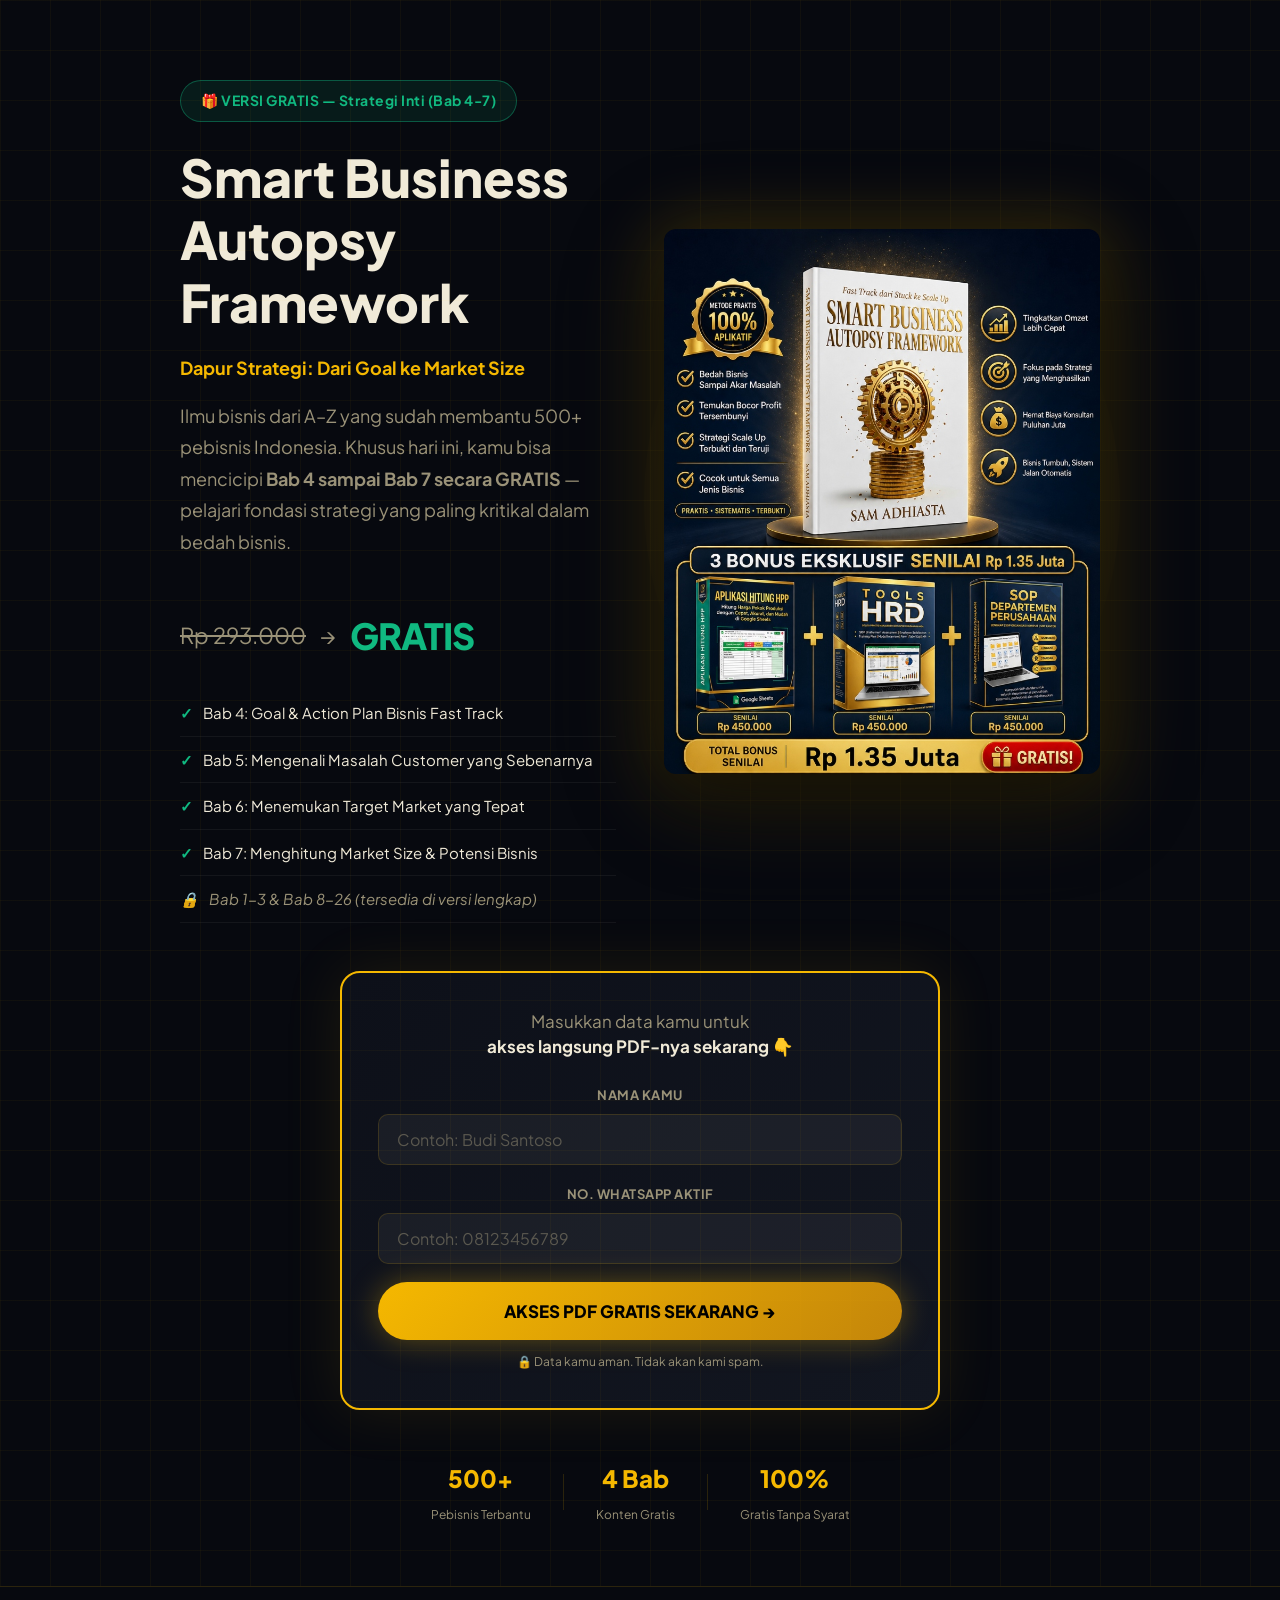
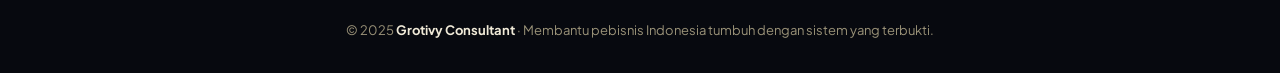
==== free.html @ e38b016c "Change free chapters to Bab 4-7 and update Kata Pengantar to reflect Strategic Content" ====
<!DOCTYPE html>
<html lang="id">
<head>
  <meta charset="UTF-8" />
  <meta name="viewport" content="width=device-width, initial-scale=1.0" />
  <title>Download Gratis: Bab 4-7 Smart Business Autopsy Framework — Grotivy Consultant</title>
  <meta name="description" content="Dapatkan gratis Bab 4 sampai Bab 7 Smart Business Autopsy Framework. Pelajari Strategi Inti: Goal Setting, Masalah Customer, Target Market, dan Market Size." />
  <link rel="preconnect" href="https://fonts.googleapis.com" />
  <link rel="preconnect" href="https://fonts.gstatic.com" crossorigin />
  <link href="https://fonts.googleapis.com/css2?family=Plus+Jakarta+Sans:wght@400;600;700;800;900&display=swap" rel="stylesheet" />
  <link rel="stylesheet" href="free-style.css" />

  <!-- Meta Pixel -->
  <script>
  !function(f,b,e,v,n,t,s){if(f.fbq)return;n=f.fbq=function(){n.callMethod?n.callMethod.apply(n,arguments):n.queue.push(arguments)};if(!f._fbq)f._fbq=n;n.push=n;n.loaded=!0;n.version='2.0';n.queue=[];t=b.createElement(e);t.async=!0;t.src=v;s=b.getElementsByTagName(e)[0];s.parentNode.insertBefore(t,s)}(window,document,'script','https://connect.facebook.net/en_US/fbevents.js');
  fbq('init', '418738255169453');
  fbq('init', '520138225624460');
  fbq('init', '610250549956331');
  fbq('init', '189690619845200');
  fbq('init', '329806854705319');
  fbq('init', '1333093887200485');
  fbq('init', '602552764076110');
  fbq('init', '846333809899698');
  fbq('init', '769768064480863');
  fbq('init', '3660700977484426');
  fbq('init', '354185456535364');
  fbq('init', '1030649995175982');
  fbq('init', '633601179713855');
  fbq('track', 'PageView');
  fbq('track', 'ViewContent', { content_name: 'Free Ebook Lead Magnet', content_type: 'product' });
  </script>
</head>
<body>

  <section class="free-hero">
    <div class="free-bg-grid"></div>
    <div class="container">

      <!-- Hero Top: Judul + Cover + Harga -->
      <div class="free-top">
        <div class="free-top-left">
          <div class="free-badge">🎁 VERSI GRATIS — Strategi Inti (Bab 4-7)</div>
          <h1 class="free-title">Smart Business Autopsy Framework</h1>
          <p class="free-title-sub">Dapur Strategi: Dari Goal ke Market Size</p>
          <p class="free-sub">Ilmu bisnis dari A–Z yang sudah membantu 500+ pebisnis Indonesia. Khusus hari ini, kamu bisa mencicipi <strong>Bab 4 sampai Bab 7 secara GRATIS</strong> — pelajari fondasi strategi yang paling kritikal dalam bedah bisnis.</p>

          <!-- Price Display -->
          <div class="price-block">
            <span class="price-was">Rp 293.000</span>
            <span class="price-arrow">→</span>
            <span class="price-free">GRATIS</span>
          </div>

          <!-- Preview List -->
          <ul class="preview-list">
            <li><span class="check">✓</span> Bab 4: Goal & Action Plan Bisnis Fast Track</li>
            <li><span class="check">✓</span> Bab 5: Mengenali Masalah Customer yang Sebenarnya</li>
            <li><span class="check">✓</span> Bab 6: Menemukan Target Market yang Tepat</li>
            <li><span class="check">✓</span> Bab 7: Menghitung Market Size & Potensi Bisnis</li>
            <li class="locked"><span class="lock">🔒</span> Bab 1-3 & Bab 8-26 (tersedia di versi lengkap)</li>
          </ul>
        </div>

        <div class="free-top-right">
          <div class="cover-glow-wrap">
            <img src="hero-bundle.jpg" alt="Smart Business Autopsy Framework" class="free-cover-img" />
          </div>
        </div>
      </div>

      <!-- Form Section -->
      <div class="free-form-center">
        <div class="form-card">
          <div class="form-title">Masukkan data kamu untuk<br/><strong>akses langsung PDF-nya sekarang 👇</strong></div>
          <form id="lead-form" onsubmit="submitForm(event)">
            <div class="input-group">
              <label for="nama">Nama Kamu</label>
              <input type="text" id="nama" name="nama" placeholder="Contoh: Budi Santoso" required autocomplete="name"/>
            </div>
            <div class="input-group">
              <label for="whatsapp">No. WhatsApp Aktif</label>
              <input type="tel" id="whatsapp" name="whatsapp" placeholder="Contoh: 08123456789" required autocomplete="tel"/>
            </div>
            <button type="submit" class="btn-free" id="submit-btn">
              <span id="btn-text">AKSES PDF GRATIS SEKARANG →</span>
            </button>
            <p class="form-note">🔒 Data kamu aman. Tidak akan kami spam.</p>
          </form>
        </div>
      </div>

      <div class="free-stats">
        <div class="fstat"><span class="fstat-num">500+</span><span class="fstat-lbl">Pebisnis Terbantu</span></div>
        <div class="fstat-div"></div>
        <div class="fstat"><span class="fstat-num">4 Bab</span><span class="fstat-lbl">Konten Gratis</span></div>
        <div class="fstat-div"></div>
        <div class="fstat"><span class="fstat-num">100%</span><span class="fstat-lbl">Gratis Tanpa Syarat</span></div>
      </div>
    </div>
  </section>

  <footer class="free-footer">
    <div class="container">
      <p>© 2025 <strong>Grotivy Consultant</strong> · Membantu pebisnis Indonesia tumbuh dengan sistem yang terbukti.</p>
    </div>
  </footer>

  <script>
    // GANTI URL INI setelah kamu deploy Google Apps Script
    var APPS_SCRIPT_URL = "https://script.google.com/macros/s/AKfycbxLwi9GUSFSmzbtS5D1klHsQ5QTktleThk-TO6n0ajNqYBoYcDhHinpNw-bULtBa3EZaw/exec";

    function submitForm(e) {
      e.preventDefault();
      var btn = document.getElementById('submit-btn');
      var btnText = document.getElementById('btn-text');
      var nama = document.getElementById('nama').value.trim();
      var whatsapp = document.getElementById('whatsapp').value.trim();

      btnText.textContent = "Memproses...";
      btn.disabled = true;
      btn.style.opacity = "0.7";

      // Track FB Pixel lead
      if (typeof fbq !== 'undefined') {
        fbq('track', 'Lead', { content_name: 'Free Ebook Lead' });
      }

      fetch(APPS_SCRIPT_URL, {
        method: "POST",
        headers: { "Content-Type": "application/json" },
        body: JSON.stringify({ nama: nama, whatsapp: whatsapp })
      })
      .then(res => res.json())
      .then(data => {
        // Redirect ke halaman reader
        window.location.href = "reader.html?nama=" + encodeURIComponent(nama);
      })
      .catch(err => {
        // Fallback: langsung redirect meski ada error jaringan
        window.location.href = "reader.html?nama=" + encodeURIComponent(nama);
      });
    }
  </script>
</body>
</html>
---- free-style.css ----
/* ============================================================
   FREE EBOOK SYSTEM — free.html & reader.html shared styles
   ============================================================ */

:root {
  --bg: #07090f;
  --bg2: #0d1019;
  --bg3: #121620;
  --gold: #f5b800;
  --gold2: #ffd84d;
  --accent2: #c4860a;
  --green: #10b981;
  --red: #ef4444;
  --text: #f0ead8;
  --muted: #9a9278;
  --border: rgba(245,184,0,0.15);
}

*, *::before, *::after { margin:0; padding:0; box-sizing:border-box; }
html { scroll-behavior: smooth; }
body { background:var(--bg); color:var(--text); font-family:'Plus Jakarta Sans', sans-serif; line-height:1.7; }
.container { max-width:960px; margin:0 auto; padding:0 20px; }
.gtext { background:linear-gradient(135deg,var(--gold),#fff176); -webkit-background-clip:text; -webkit-text-fill-color:transparent; background-clip:text; }

/* ===== FREE.HTML — LEAD CAPTURE ===== */
.free-hero { position:relative; min-height:100vh; padding:80px 0 60px; text-align:center; overflow:hidden; display:flex; align-items:center; }
.free-bg-grid { position:absolute; inset:0; background-image:linear-gradient(rgba(245,184,0,.04) 1px,transparent 1px),linear-gradient(90deg,rgba(245,184,0,.04) 1px,transparent 1px); background-size:50px 50px; pointer-events:none; }
.free-badge { display:inline-block; background:rgba(16,185,129,.1); border:1px solid rgba(16,185,129,.4); color:#10b981; padding:8px 20px; border-radius:50px; font-size:14px; font-weight:700; margin-bottom:24px; letter-spacing:.5px; }
.free-title { font-size:clamp(28px,4.5vw,52px); font-weight:900; line-height:1.2; margin-bottom:20px; }
.free-sub { font-size:clamp(15px,2vw,18px); color:var(--muted); max-width:640px; margin:0 auto 48px; line-height:1.75; }

.free-split { display:grid; grid-template-columns:1fr 1fr; gap:40px; align-items:start; text-align:left; margin-bottom:48px; }
@media(max-width:720px) { .free-split { grid-template-columns:1fr; } }

.free-preview { background:var(--bg2); border:1px solid var(--border); border-radius:20px; padding:32px; }
.preview-label { font-size:14px; font-weight:700; color:var(--gold); letter-spacing:1px; margin-bottom:16px; text-transform:uppercase; }
.preview-list { list-style:none; }
.preview-list li { padding:10px 0; font-size:15px; border-bottom:1px solid rgba(255,255,255,.05); display:flex; gap:10px; align-items:flex-start; }
.preview-list li.locked { color:var(--muted); font-style:italic; }
.check { color:var(--green); font-weight:700; flex-shrink:0; }
.lock { flex-shrink:0; }
.preview-note { margin-top:16px; font-size:13px; color:var(--muted); padding-top:16px; border-top:1px solid var(--border); }

.form-card { background:linear-gradient(135deg,var(--bg2),var(--bg3)); border:2px solid var(--gold); border-radius:20px; padding:36px; box-shadow:0 0 60px rgba(245,184,0,.1); }
.form-title { font-size:17px; margin-bottom:24px; line-height:1.5; color:var(--muted); }
.form-title strong { color:var(--text); }
.input-group { margin-bottom:18px; }
.input-group label { display:block; font-size:13px; font-weight:700; color:var(--muted); margin-bottom:8px; text-transform:uppercase; letter-spacing:.5px; }
.input-group input { width:100%; background:rgba(255,255,255,.05); border:1px solid var(--border); border-radius:10px; padding:14px 18px; font-size:16px; color:var(--text); font-family:inherit; transition:border-color .2s; outline:none; }
.input-group input:focus { border-color:var(--gold); }
.input-group input::placeholder { color:rgba(154,146,120,.5); }

.btn-free { width:100%; display:block; background:linear-gradient(135deg,var(--gold),var(--accent2)); color:#000; padding:18px; border-radius:50px; font-weight:900; font-size:17px; text-align:center; border:none; cursor:pointer; transition:all .3s; box-shadow:0 0 30px rgba(245,184,0,.35); font-family:inherit; margin-top:8px; }
.btn-free:hover { transform:translateY(-2px); box-shadow:0 0 50px rgba(245,184,0,.55); }
.btn-free:disabled { cursor:not-allowed; }
.form-note { font-size:12px; color:var(--muted); text-align:center; margin-top:12px; }

.free-stats { display:flex; justify-content:center; align-items:center; gap:32px; flex-wrap:wrap; margin-top:12px; }
.fstat { text-align:center; }
.fstat-num { display:block; font-size:24px; font-weight:900; color:var(--gold); }
.fstat-lbl { font-size:12px; color:var(--muted); }
.fstat-div { width:1px; height:36px; background:var(--border); }

.free-footer { padding:32px 20px; text-align:center; border-top:1px solid var(--border); font-size:13px; color:var(--muted); }
.free-footer strong { color:var(--text); }

/* ===== READER.HTML — EBOOK READER ===== */
.reader-header { position:sticky; top:0; z-index:100; background:rgba(7,9,15,.95); backdrop-filter:blur(10px); border-bottom:1px solid var(--border); padding:12px 0; }
.reader-header-inner { display:flex; justify-content:space-between; align-items:center; gap:20px; flex-wrap:wrap; }
.reader-brand { font-size:14px; font-weight:700; color:var(--text); }
.reader-badge-free { background:rgba(16,185,129,.15); border:1px solid rgba(16,185,129,.3); color:#10b981; padding:2px 10px; border-radius:50px; font-size:11px; font-weight:700; margin-left:8px; }
.reader-progress { display:flex; align-items:center; gap:10px; flex-shrink:0; }
.progress-label { font-size:11px; color:var(--muted); white-space:nowrap; }
.progress-track { width:120px; height:6px; background:rgba(255,255,255,.1); border-radius:10px; overflow:hidden; }
.progress-fill { height:100%; width:0%; background:linear-gradient(90deg,var(--gold),var(--accent2)); border-radius:10px; transition:width .2s; }
@media(max-width:500px) { .reader-progress { display:none; } }

.reader-main { padding:40px 0 80px; }
.reader-container { max-width:720px; margin:0 auto; padding:0 20px; }

.welcome-note { background:rgba(16,185,129,.07); border:1px solid rgba(16,185,129,.25); border-radius:12px; padding:16px 20px; font-size:14px; margin-bottom:48px; line-height:1.6; }

.chapter-divider { text-align:center; padding:48px 0 32px; }
.chapter-tag { display:inline-block; background:rgba(245,184,0,.1); border:1px solid rgba(245,184,0,.3); color:var(--gold); padding:6px 20px; border-radius:50px; font-size:12px; font-weight:800; letter-spacing:3px; margin-bottom:12px; }
.chapter-subtitle { font-size:clamp(20px,3vw,28px); font-weight:900; margin-bottom:8px; }
.chapter-desc { font-size:15px; color:var(--muted); font-style:italic; }

.chapter { margin-bottom:64px; }
.chapter-title { font-size:clamp(22px,3.5vw,32px); font-weight:900; margin-bottom:24px; line-height:1.3; }
.bab-num { display:block; font-size:13px; font-weight:800; color:var(--gold); letter-spacing:2px; text-transform:uppercase; margin-bottom:6px; }
.chapter-body p { font-size:16px; color:#d4cdb8; margin-bottom:18px; line-height:1.85; }
.chapter-body strong { color:var(--text); }

.tip-box { background:var(--bg2); border-left:3px solid var(--gold); border-radius:0 12px 12px 0; padding:18px 20px; margin:20px 0; }
.tip-title { font-size:15px; font-weight:800; margin-bottom:8px; }
.callout { background:rgba(245,184,0,.06); border:1px solid rgba(245,184,0,.2); border-radius:10px; padding:16px 20px; margin:24px 0; font-size:15px; line-height:1.7; }
.quote-box { border-left:4px solid var(--gold); padding:20px 24px; margin:28px 0; font-style:italic; font-size:17px; color:var(--gold2); line-height:1.7; }
.author-sign { font-weight:700; color:var(--gold); font-style:italic; }

.level-grid { display:grid; grid-template-columns:1fr 1fr; gap:16px; margin:24px 0; }
@media(max-width:500px) { .level-grid { grid-template-columns:1fr; } }
.level-card { border-radius:12px; padding:20px; }
.level-bad { background:rgba(239,68,68,.07); border:1px solid rgba(239,68,68,.3); }
.level-ok, .level-ok2 { background:rgba(245,184,0,.05); border:1px solid rgba(245,184,0,.2); }
.level-best { background:rgba(16,185,129,.07); border:1px solid rgba(16,185,129,.35); }
.level-num { font-size:12px; font-weight:800; letter-spacing:2px; color:var(--muted); margin-bottom:6px; }
.level-name { font-size:15px; font-weight:800; margin-bottom:8px; }
.level-card p { font-size:13px; color:var(--muted); margin:0; }

.mental-grid { display:grid; grid-template-columns:repeat(3,1fr); gap:16px; margin:24px 0; }
@media(max-width:600px) { .mental-grid { grid-template-columns:1fr; } }
.mental-card { border-radius:12px; padding:20px; text-align:center; }
.mental-card.bad { background:rgba(239,68,68,.07); border:1px solid rgba(239,68,68,.25); }
.mental-card.mid { background:rgba(245,184,0,.05); border:1px solid rgba(245,184,0,.2); }
.mental-card.good { background:rgba(16,185,129,.07); border:1px solid rgba(16,185,129,.3); }
.mental-icon { font-size:32px; margin-bottom:10px; }
.mental-card h4 { font-size:15px; font-weight:800; margin-bottom:8px; }
.mental-card p { font-size:13px; color:var(--muted); margin:0; }

.framework-box { background:var(--bg2); border:1px solid var(--border); border-radius:16px; padding:28px; margin:24px 0; }
.fw-title { font-size:16px; font-weight:800; color:var(--gold); margin-bottom:20px; }
.fw-grid { display:flex; flex-direction:column; gap:14px; }
.fw-item { display:flex; gap:14px; align-items:flex-start; }
.fw-letter { width:36px; height:36px; background:linear-gradient(135deg,var(--gold),var(--accent2)); color:#000; font-weight:900; font-size:18px; border-radius:8px; display:flex; align-items:center; justify-content:center; flex-shrink:0; }
.fw-item strong { display:block; font-size:15px; margin-bottom:3px; }
.fw-item p { font-size:13px; color:var(--muted); margin:0; }

.action-plan { background:linear-gradient(135deg,rgba(245,184,0,.06),rgba(196,134,10,.03)); border:1px solid rgba(245,184,0,.25); border-radius:14px; padding:24px; margin-top:32px; }
.action-title { font-size:15px; font-weight:800; color:var(--gold); margin-bottom:14px; }
.action-plan ol { padding-left:20px; }
.action-plan ol li { font-size:14px; color:var(--muted); padding:6px 0; line-height:1.6; }

/* LOCKED / UPSELL SECTION */
.locked-section { border-top:2px dashed rgba(245,184,0,.3); padding-top:64px; margin-top:64px; text-align:center; }
.locked-icon { font-size:64px; margin-bottom:16px; }
.locked-title { font-size:clamp(22px,3.5vw,32px); font-weight:900; margin-bottom:12px; }
.locked-sub { font-size:16px; color:var(--muted); max-width:520px; margin:0 auto 48px; line-height:1.7; }

.teaser-grid { display:grid; grid-template-columns:repeat(auto-fit,minmax(260px,1fr)); gap:20px; margin-bottom:48px; text-align:left; }
.teaser-item { background:var(--bg2); border:1px solid var(--border); border-radius:14px; padding:22px; }
.teaser-item.teaser-bonus { border-color:rgba(245,184,0,.4); background:rgba(245,184,0,.04); }
.teaser-bagian { font-size:11px; font-weight:800; letter-spacing:2px; color:var(--gold); margin-bottom:12px; text-transform:uppercase; }
.teaser-item ul { list-style:none; }
.teaser-item ul li { font-size:13px; color:var(--muted); padding:5px 0; border-bottom:1px solid rgba(255,255,255,.04); }
.teaser-item ul li::before { content:"→ "; color:var(--gold); }
.bonus-val { margin-top:12px; font-size:13px; font-weight:700; color:var(--gold); }

.upsell-box { background:linear-gradient(135deg,#1a1000,#0f0a00); border:2px solid var(--gold); border-radius:24px; padding:48px 40px; max-width:640px; margin:0 auto; box-shadow:0 0 80px rgba(245,184,0,.15); }
.upsell-tag { display:inline-block; background:linear-gradient(135deg,var(--gold),var(--accent2)); color:#000; font-weight:800; font-size:13px; padding:6px 18px; border-radius:50px; margin-bottom:20px; }
.upsell-title { font-size:clamp(20px,3vw,28px); font-weight:900; margin-bottom:28px; line-height:1.3; }

.countdown-wrap { margin-bottom:24px; }
.countdown-label { font-size:14px; color:var(--muted); margin-bottom:12px; }
.countdown-boxes { display:flex; justify-content:center; align-items:center; gap:10px; }
.cd-box { background:rgba(0,0,0,.5); border:2px solid rgba(245,184,0,.4); border-radius:10px; padding:14px 20px; min-width:80px; text-align:center; }
.cd-num { display:block; font-size:40px; font-weight:900; color:var(--gold); line-height:1; font-variant-numeric:tabular-nums; }
.cd-unit { font-size:11px; color:var(--muted); font-weight:600; letter-spacing:2px; text-transform:uppercase; margin-top:4px; display:block; }
.cd-sep { font-size:36px; font-weight:900; color:var(--gold); animation:blink 1s infinite; }
@keyframes blink { 0%,100%{opacity:1} 50%{opacity:.2} }

.price-display { display:flex; flex-direction:column; align-items:center; gap:6px; margin-bottom:28px; }
.price-original { font-size:18px; color:var(--muted); }
.price-now { font-size:56px; font-weight:900; color:var(--gold); line-height:1.1; }
.price-save { background:rgba(16,185,129,.15); border:1px solid rgba(16,185,129,.3); color:#10b981; padding:4px 14px; border-radius:50px; font-size:13px; font-weight:700; }

.btn-upsell { display:block; background:linear-gradient(135deg,var(--gold),var(--accent2)); color:#000; padding:20px; border-radius:50px; font-weight:900; font-size:19px; text-decoration:none; transition:all .3s; box-shadow:0 0 40px rgba(245,184,0,.4); margin-bottom:16px; }
.btn-upsell:hover { transform:translateY(-3px); box-shadow:0 0 60px rgba(245,184,0,.6); }
.upsell-guarantee { font-size:12px; color:var(--muted); line-height:1.6; }

/* ===== FREE.HTML REDESIGN ===== */
.free-top{display:grid;grid-template-columns:1fr 1fr;gap:48px;align-items:center;margin-bottom:48px;text-align:left;}
@media(max-width:720px){.free-top{grid-template-columns:1fr;text-align:center;}.free-top-right{order:-1;}}
.free-title-sub{font-size:18px;color:var(--gold);font-weight:700;margin-bottom:16px;}
.price-block{display:flex;align-items:center;gap:14px;margin:20px 0 24px;}
.price-was{font-size:22px;color:var(--muted);text-decoration:line-through;}
.price-arrow{font-size:22px;color:var(--muted);}
.price-free{font-size:36px;font-weight:900;color:var(--green);letter-spacing:-1px;}
.cover-glow-wrap{position:relative;display:flex;justify-content:center;}
.cover-glow-wrap::before{content:'';position:absolute;inset:-20px;background:radial-gradient(circle,rgba(245,184,0,.2),transparent 70%);border-radius:50%;pointer-events:none;animation:glowPulse 3s ease-in-out infinite;}
@keyframes glowPulse{0%,100%{opacity:.6;transform:scale(1);}50%{opacity:1;transform:scale(1.05);}}
.free-cover-img{width:100%;max-width:440px;border-radius:12px;filter:drop-shadow(0 20px 40px rgba(0,0,0,.7)) drop-shadow(0 0 30px rgba(245,184,0,.25));position:relative;z-index:1;}
.free-form-center{max-width:600px;margin:0 auto 48px;}

/* ===== READER.HTML REDESIGN ===== */
.reader-upgrade-btn{background:linear-gradient(135deg,var(--gold),var(--accent2));color:#000;padding:8px 20px;border-radius:50px;font-weight:800;font-size:13px;text-decoration:none;white-space:nowrap;transition:all .3s;}
.reader-upgrade-btn:hover{transform:translateY(-2px);box-shadow:0 0 20px rgba(245,184,0,.4);}
.welcome-banner{background:linear-gradient(90deg,rgba(16,185,129,.1),rgba(16,185,129,.05));border-bottom:1px solid rgba(16,185,129,.2);padding:12px 20px;font-size:14px;text-align:center;color:var(--muted);}
.welcome-banner strong{color:var(--text);}
.pdf-main{padding:32px 0;background:var(--bg2);}
.pdf-container{max-width:860px;margin:0 auto;padding:0 20px;}
.pdf-label{font-size:13px;font-weight:700;color:var(--gold);letter-spacing:1px;margin-bottom:12px;text-transform:uppercase;}
.pdf-wrap{border:2px solid var(--border);border-radius:12px;overflow:hidden;background:#fff;box-shadow:0 20px 60px rgba(0,0,0,.5);}
.pdf-frame{width:100%;height:80vh;min-height:600px;border:none;display:block;}
.pdf-download-row{display:flex;align-items:center;gap:16px;margin-top:16px;flex-wrap:wrap;}
.btn-download{background:var(--bg3);border:1px solid var(--border);color:var(--text);padding:10px 20px;border-radius:50px;font-weight:700;font-size:14px;text-decoration:none;transition:all .2s;}
.btn-download:hover{border-color:var(--gold);color:var(--gold);}
.pdf-hint{font-size:13px;color:var(--muted);}
.upsell-section{padding:60px 0 80px;}
.locked-banner{text-align:center;margin-bottom:40px;}
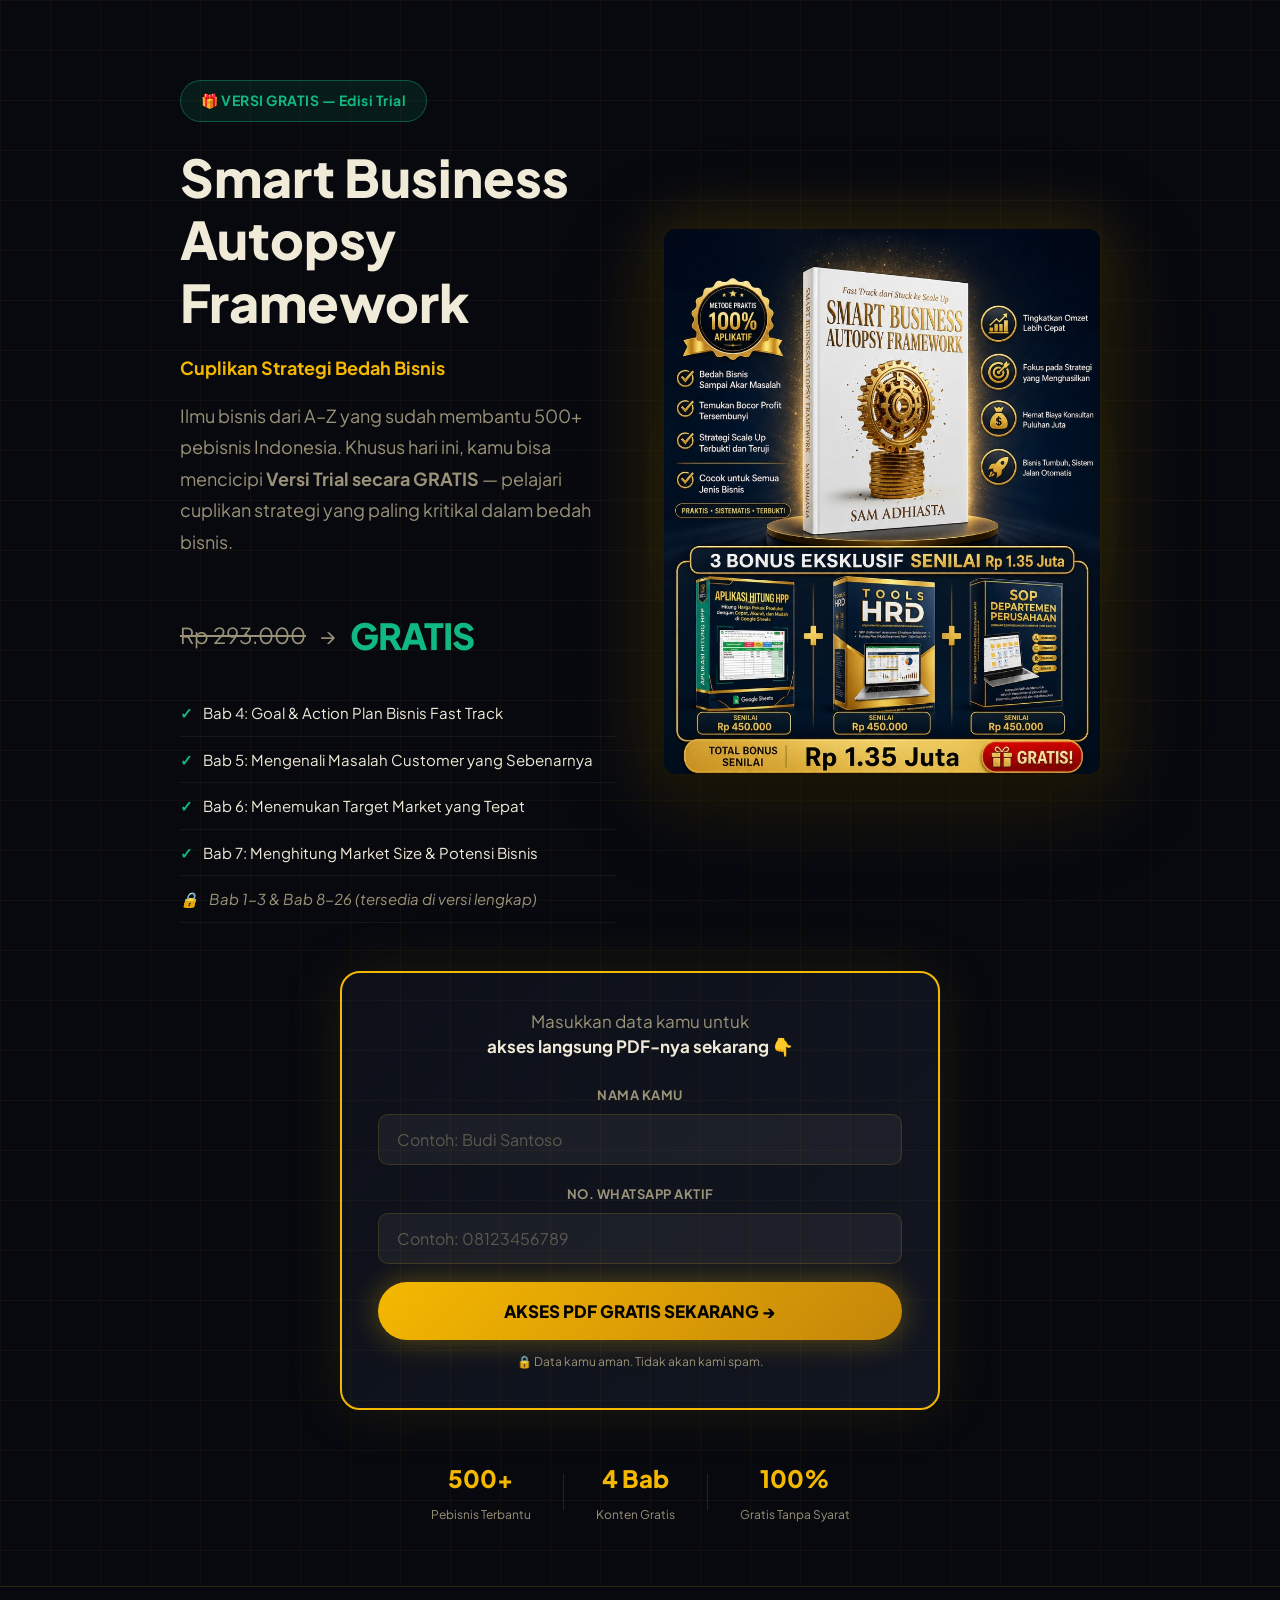
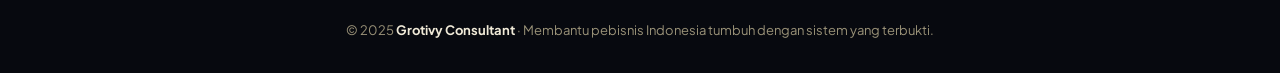
==== commit ebcfc693: "Replace free ebook with the provided Trial PDF and update site labeling" ====
--- a/free.html
+++ b/free.html
@@ -3,8 +3,8 @@
 <head>
   <meta charset="UTF-8" />
   <meta name="viewport" content="width=device-width, initial-scale=1.0" />
-  <title>Download Gratis: Bab 4-7 Smart Business Autopsy Framework — Grotivy Consultant</title>
-  <meta name="description" content="Dapatkan gratis Bab 4 sampai Bab 7 Smart Business Autopsy Framework. Pelajari Strategi Inti: Goal Setting, Masalah Customer, Target Market, dan Market Size." />
+  <title>Download Gratis: Trial Smart Business Autopsy Framework — Grotivy Consultant</title>
+  <meta name="description" content="Dapatkan gratis versi Trial Smart Business Autopsy Framework. Pelajari cuplikan strategi bedah bisnis yang paling kritikal." />
   <link rel="preconnect" href="https://fonts.googleapis.com" />
   <link rel="preconnect" href="https://fonts.gstatic.com" crossorigin />
   <link href="https://fonts.googleapis.com/css2?family=Plus+Jakarta+Sans:wght@400;600;700;800;900&display=swap" rel="stylesheet" />
@@ -39,10 +39,10 @@
       <!-- Hero Top: Judul + Cover + Harga -->
       <div class="free-top">
         <div class="free-top-left">
-          <div class="free-badge">🎁 VERSI GRATIS — Strategi Inti (Bab 4-7)</div>
+          <div class="free-badge">🎁 VERSI GRATIS — Edisi Trial</div>
           <h1 class="free-title">Smart Business Autopsy Framework</h1>
-          <p class="free-title-sub">Dapur Strategi: Dari Goal ke Market Size</p>
-          <p class="free-sub">Ilmu bisnis dari A–Z yang sudah membantu 500+ pebisnis Indonesia. Khusus hari ini, kamu bisa mencicipi <strong>Bab 4 sampai Bab 7 secara GRATIS</strong> — pelajari fondasi strategi yang paling kritikal dalam bedah bisnis.</p>
+          <p class="free-title-sub">Cuplikan Strategi Bedah Bisnis</p>
+          <p class="free-sub">Ilmu bisnis dari A–Z yang sudah membantu 500+ pebisnis Indonesia. Khusus hari ini, kamu bisa mencicipi <strong>Versi Trial secara GRATIS</strong> — pelajari cuplikan strategi yang paling kritikal dalam bedah bisnis.</p>
 
           <!-- Price Display -->
           <div class="price-block">
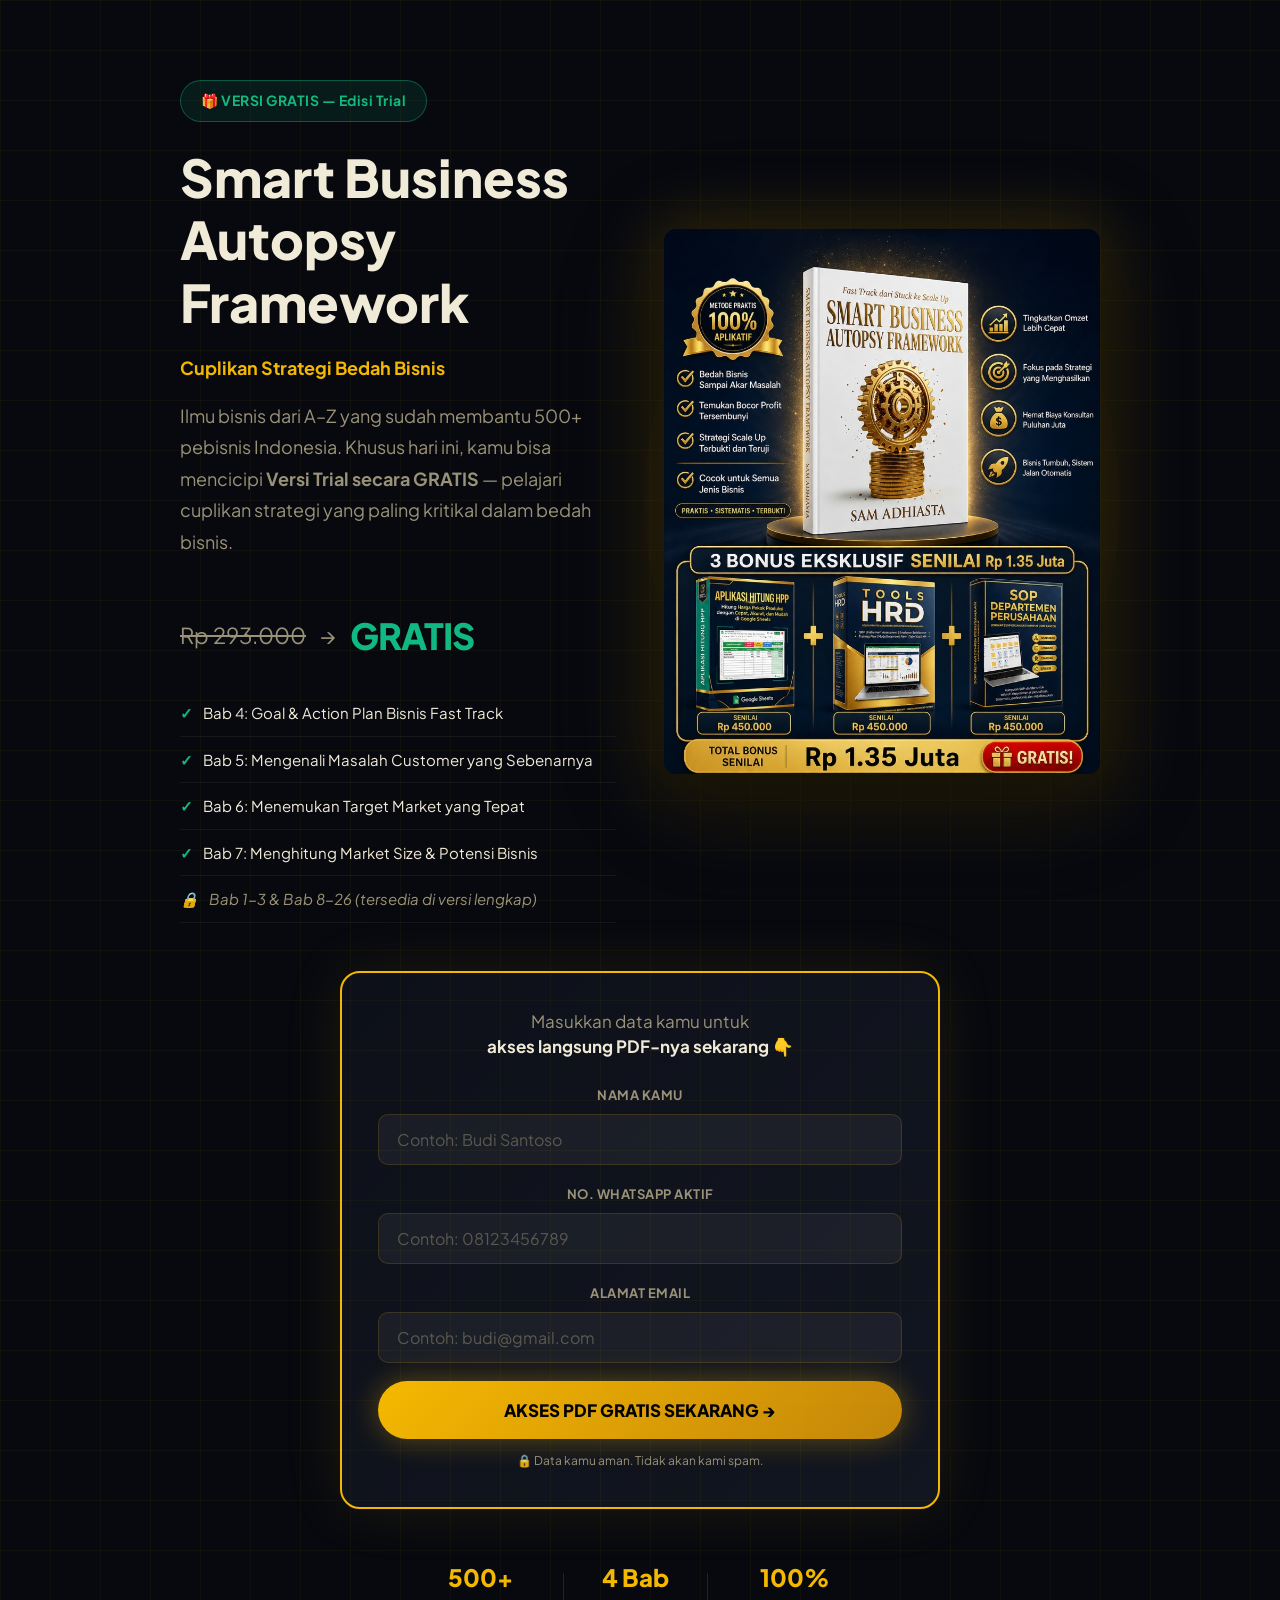
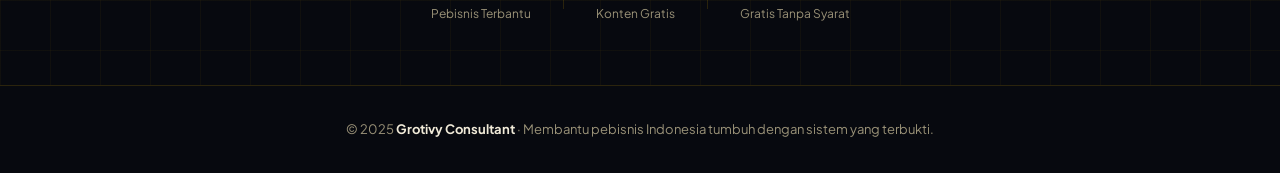
==== commit bc34f119: "Add email field to form and update Apps Script deployment URL" ====
--- a/free.html
+++ b/free.html
@@ -81,6 +81,10 @@
               <label for="whatsapp">No. WhatsApp Aktif</label>
               <input type="tel" id="whatsapp" name="whatsapp" placeholder="Contoh: 08123456789" required autocomplete="tel"/>
             </div>
+            <div class="input-group">
+              <label for="email">Alamat Email</label>
+              <input type="email" id="email" name="email" placeholder="Contoh: budi@gmail.com" required autocomplete="email"/>
+            </div>
             <button type="submit" class="btn-free" id="submit-btn">
               <span id="btn-text">AKSES PDF GRATIS SEKARANG →</span>
             </button>
@@ -107,7 +111,7 @@
 
   <script>
     // GANTI URL INI setelah kamu deploy Google Apps Script
-    var APPS_SCRIPT_URL = "https://script.google.com/macros/s/AKfycbxLwi9GUSFSmzbtS5D1klHsQ5QTktleThk-TO6n0ajNqYBoYcDhHinpNw-bULtBa3EZaw/exec";
+    var APPS_SCRIPT_URL = "https://script.google.com/macros/s/AKfycbzR37gRgr6qHGk-SCfV8M9Pn16fMm5eKNP3J56lsuj-KI8VACIegwKyCUph5TDp_Gf8-g/exec";
 
     function submitForm(e) {
       e.preventDefault();
@@ -115,6 +119,7 @@
       var btnText = document.getElementById('btn-text');
       var nama = document.getElementById('nama').value.trim();
       var whatsapp = document.getElementById('whatsapp').value.trim();
+      var email = document.getElementById('email').value.trim();
 
       btnText.textContent = "Memproses...";
       btn.disabled = true;
@@ -122,13 +127,13 @@
 
       // Track FB Pixel lead
       if (typeof fbq !== 'undefined') {
-        fbq('track', 'Lead', { content_name: 'Free Ebook Lead' });
+        fbq('track', 'Lead', { content_name: 'Free Ebook Lead', email: email });
       }
 
       fetch(APPS_SCRIPT_URL, {
         method: "POST",
         headers: { "Content-Type": "application/json" },
-        body: JSON.stringify({ nama: nama, whatsapp: whatsapp })
+        body: JSON.stringify({ nama: nama, whatsapp: whatsapp, email: email })
       })
       .then(res => res.json())
       .then(data => {
